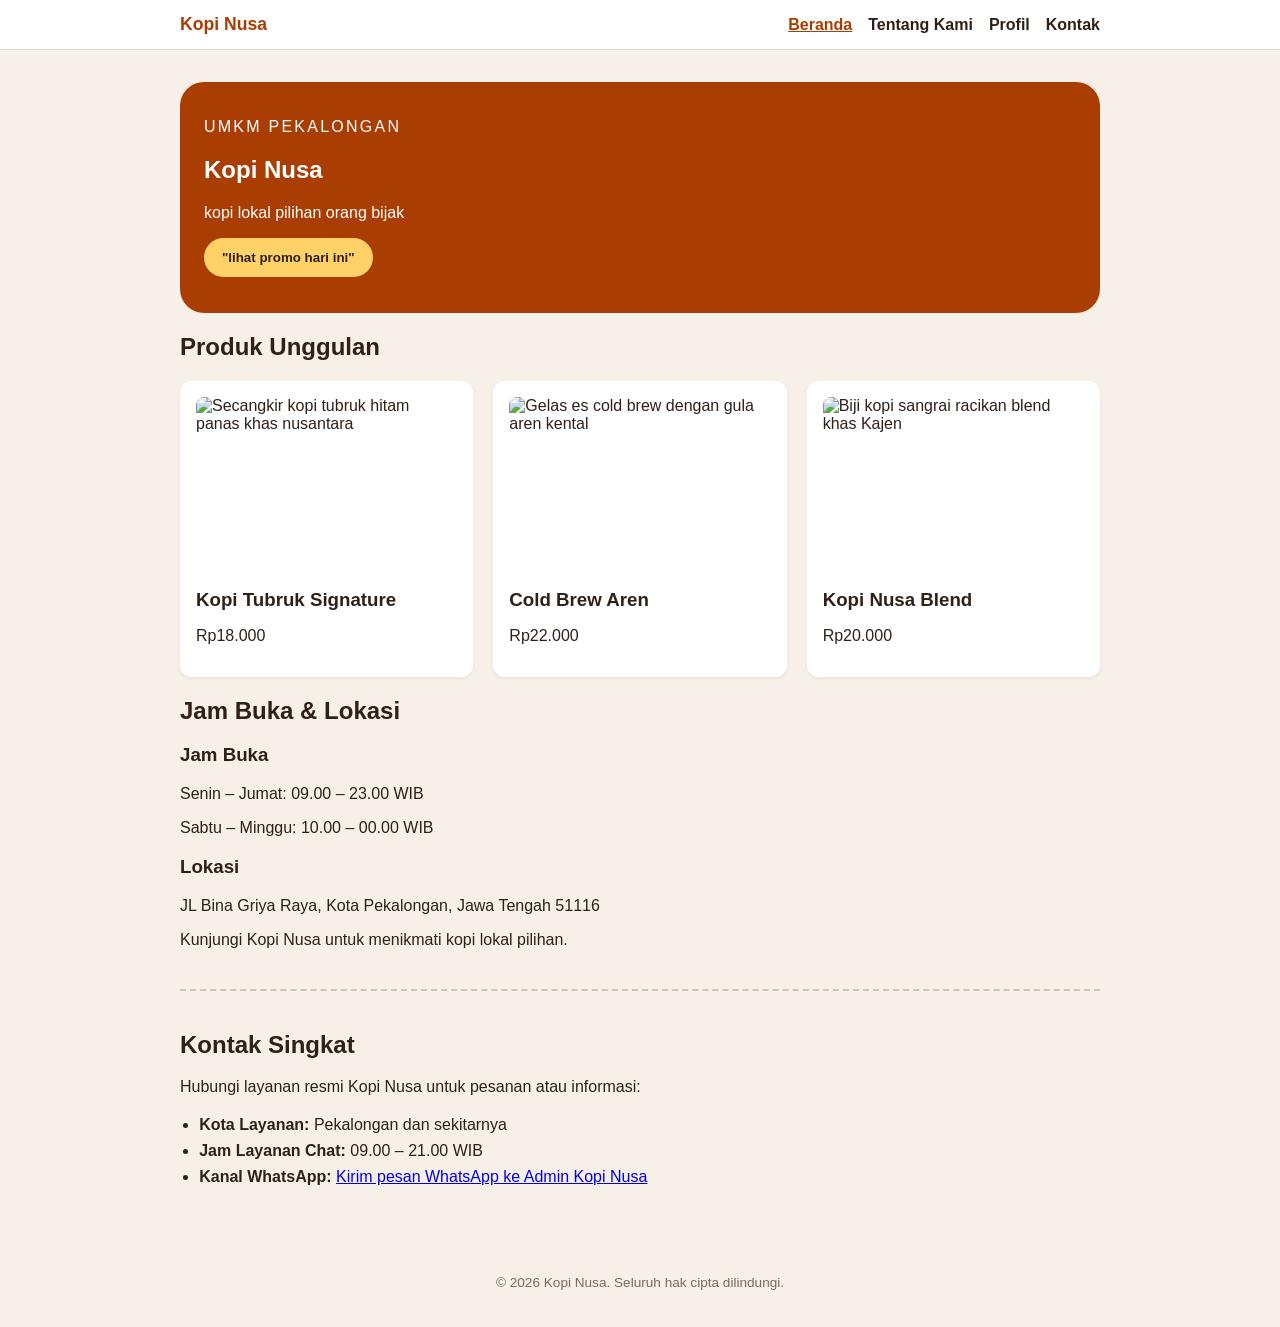
==== index.html @ 0ed2d82e "feat(p02): implementasi semantic html, navigasi dua halaman, dan kontak singkat" ====
<!DOCTYPE html>     
<html lang="id">
    <head>
        <meta charset="utf-8"/>
        <meta name="viewport" content="width=device-width, initial-scale=1"/>
        <title>Kopi Nusa - Beranda</title>
        <link rel="stylesheet" href="css/style.css"/>
    </head>

    <body>
        <header class="site-header">
            <div class="nav-container">
                <span class="logo">Kopi Nusa</span>
                <nav aria-label="Navigasi Utama">
                    <ul class="nav-links">
                        <li><a href="index.html" class="nav-link active">Beranda</a></li>
                        <li><a href="tentang.html" class="nav-link">Tentang Kami</a></li>
                        <li><a href="#profil" class="nav-link">Profil</a></li>
                        <li><a href="#kontak" class="nav-link">Kontak</a></li>
                    </ul>
                </nav>
            </div>
        </header>

        <main class="page">
            <section id="profil" class="hero">
                <p class="eyebrow">UMKM Pekalongan</p>
                <h1>Kopi Nusa</h1>
                <p>kopi lokal pilihan orang bijak</p>
                <button id="promo-button" type="button">"lihat promo hari ini"</button>
            </section>

            <section aria-labelledby="produk-title">
                <h2 id="produk-title">Produk Unggulan</h2>
                <div class="products-grid">
                    <article class="product-card">
                        <img src="https://i.imgur.com/GQK8hvw.jpeg" alt="Secangkir kopi tubruk hitam panas khas nusantara" class="product-img"/>
                        <h3>Kopi Tubruk Signature</h3>
                        <p>Rp18.000</p>
                    </article>

                    <article class="product-card">
                        <img src="https://i.imgur.com/hnMQEDv.jpeg" alt="Gelas es cold brew dengan gula aren kental" class="product-img"/>
                        <h3>Cold Brew Aren</h3>
                        <p>Rp22.000</p>
                    </article>

                    <article class="product-card">
                        <img src="https://i.imgur.com/OFP9lfJ.jpeg" alt="Biji kopi sangrai racikan blend khas Kajen" class="product-img"/>
                        <h3>Kopi Nusa Blend</h3>
                        <p>Rp20.000</p>
                    </article>
                </div>
            </section>

            <section aria-labelledby="info-title">
                <h2 id="info-title">Jam Buka &amp; Lokasi</h2>

                <h3>Jam Buka</h3>
                <p>Senin – Jumat: 09.00 – 23.00 WIB</p>
                <p>Sabtu – Minggu: 10.00 – 00.00 WIB</p>

                <h3>Lokasi</h3>
                <p>JL Bina Griya Raya, Kota Pekalongan, Jawa Tengah 51116</p>
                <p>Kunjungi Kopi Nusa untuk menikmati kopi lokal pilihan.</p>
            </section>

            <section id="kontak" class="contact-section" aria-labelledby="kontak-title">
                <h2 id="kontak-title">Kontak Singkat</h2>
                <p>Hubungi layanan resmi Kopi Nusa untuk pesanan atau informasi:</p>
                <ul class="contact-list">
                    <li><strong>Kota Layanan:</strong> Pekalongan dan sekitarnya</li>
                    <li><strong>Jam Layanan Chat:</strong> 09.00 – 21.00 WIB</li>
                    <li>
                        <strong>Kanal WhatsApp:</strong>
                        <a href="https://wa.me/6281809446101" target="_blank" rel="noopener">Kirim pesan WhatsApp ke Admin Kopi Nusa</a>
                    </li>
                </ul>
            </section>
        </main>

        <footer class="site-footer">
            <p>&copy; 2026 Kopi Nusa. Seluruh hak cipta dilindungi.</p>
        </footer>

        <script src="js/script.js"></script>
    </body>
</html>
---- css/style.css ----
body {
    margin: 0;
    color: #2f2118;
    background-color: #f6f0e8;
    font-family: Arial, sans-serif;
}

.site-header {
    background-color: #ffffff;
    border-bottom: 1px solid #e0d6cc;
    padding: 14px 20px;
}

.nav-container {
    max-width: 920px;
    margin: 0 auto;
    display: flex;
    justify-content: space-between;
    align-items: center;
}

.logo {
    font-weight: 700;
    font-size: 1.1rem;
    color: #aa3d02;
}

.nav-links {
    list-style: none;
    margin: 0;
    padding: 0;
    display: flex;
    gap: 16px;
}

.nav-link {
    text-decoration: none;
    color: #2f2118;
    font-weight: 600;
}

.nav-link.active {
    color: #aa3d02;
    text-decoration: underline;
}

a:focus-visible,
button:focus-visible {
    outline: 3px solid #aa3d02;
    outline-offset: 3px;
    border-radius: 4px;
}

.page {
    max-width: 920px;
    margin: 0 auto;
    padding: 32px 20px;
}

.hero {
    padding: 36px 24px;
    color: white;
    background: #aa3d02;
    border-radius: 24px;
}

.eyebrow {
    margin: 0 0 8px;
    letter-spacing: 0.14em;
    text-transform: uppercase;
}

.products-grid {
    display: flex;
    flex-wrap: wrap;
    gap: 20px;
    margin-top: 16px;
}

.product-card {
    background: #ffffff;
    border-radius: 12px;
    padding: 16px;
    flex: 1 1 240px;
    box-shadow: 0 2px 4px rgba(0,0,0,0.05);
}

.product-img {
    width: 100%;
    height: 180px;
    object-fit: cover;
    border-radius: 8px;
    display: block;
}

.product-card h3 {
    margin: 12px 0 4px;
}

.contact-section {
    margin-top: 40px;
    padding-top: 20px;
    border-top: 2px dashed #d1c3b7;
}

.contact-list {
    padding-left: 1.2rem;
    line-height: 1.6;
}

button {
    padding: 12px 18px;
    color: #2f2118;
    font-weight: 700;
    cursor: pointer;
    background: #ffd166;
    border: 0;
    border-radius: 999px;
}

.site-footer {
    text-align: center;
    padding: 24px 20px;
    font-size: 0.85rem;
    color: #7d6b5e;
}
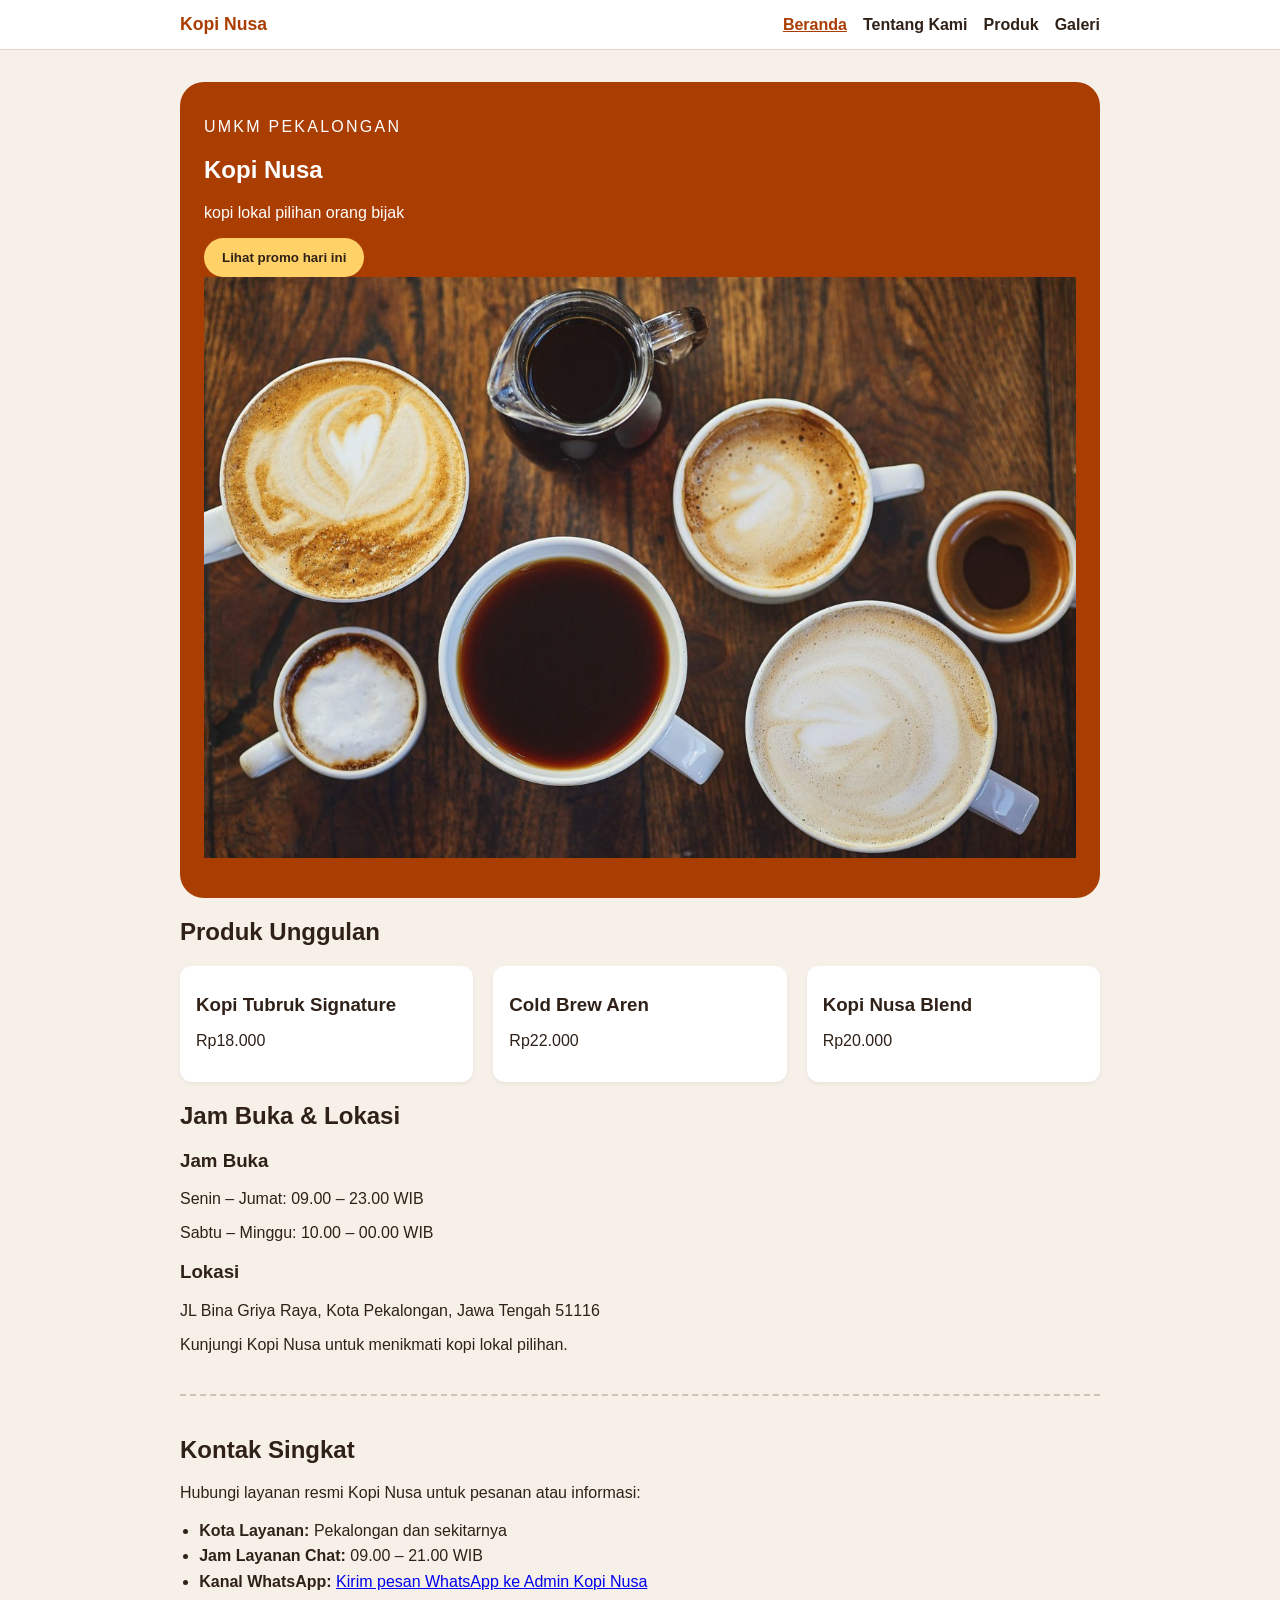
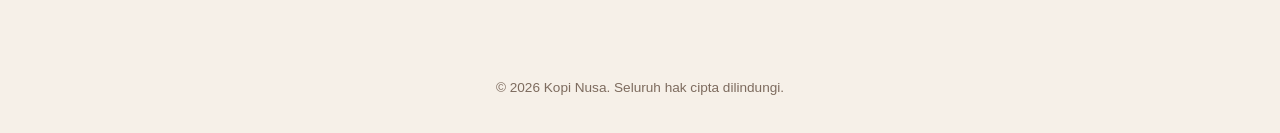
==== commit 1a440aa1: "Update P03 media tabel dan katalog" ====
--- a/index.html
+++ b/index.html
@@ -13,10 +13,10 @@
                 <span class="logo">Kopi Nusa</span>
                 <nav aria-label="Navigasi Utama">
                     <ul class="nav-links">
-                        <li><a href="index.html" class="nav-link active">Beranda</a></li>
+                        <li><a href="index.html" class="nav-link active" aria-current="page">Beranda</a></li>
                         <li><a href="tentang.html" class="nav-link">Tentang Kami</a></li>
-                        <li><a href="#profil" class="nav-link">Profil</a></li>
-                        <li><a href="#kontak" class="nav-link">Kontak</a></li>
+                        <li><a href="produk.html" class="nav-link">Produk</a></li>
+                        <li><a href="galeri.html" class="nav-link">Galeri</a></li>
                     </ul>
                 </nav>
             </div>
@@ -27,26 +27,28 @@
                 <p class="eyebrow">UMKM Pekalongan</p>
                 <h1>Kopi Nusa</h1>
                 <p>kopi lokal pilihan orang bijak</p>
-                <button id="promo-button" type="button">"lihat promo hari ini"</button>
+                <button id="promo-button" type="button">Lihat promo hari ini</button>
+                <img 
+                    src="assets/images/herokopi.jpg" 
+                    alt="Tiga kemasan produk kopi di atas meja kayu dengan biji kopi dan gula aren" 
+                    class="hero-img"
+                />
             </section>
 
             <section aria-labelledby="produk-title">
                 <h2 id="produk-title">Produk Unggulan</h2>
                 <div class="products-grid">
                     <article class="product-card">
-                        <img src="https://i.imgur.com/GQK8hvw.jpeg" alt="Secangkir kopi tubruk hitam panas khas nusantara" class="product-img"/>
                         <h3>Kopi Tubruk Signature</h3>
                         <p>Rp18.000</p>
                     </article>
 
                     <article class="product-card">
-                        <img src="https://i.imgur.com/hnMQEDv.jpeg" alt="Gelas es cold brew dengan gula aren kental" class="product-img"/>
                         <h3>Cold Brew Aren</h3>
                         <p>Rp22.000</p>
                     </article>
 
                     <article class="product-card">
-                        <img src="https://i.imgur.com/OFP9lfJ.jpeg" alt="Biji kopi sangrai racikan blend khas Kajen" class="product-img"/>
                         <h3>Kopi Nusa Blend</h3>
                         <p>Rp20.000</p>
                     </article>
@@ -72,8 +74,8 @@
                     <li><strong>Kota Layanan:</strong> Pekalongan dan sekitarnya</li>
                     <li><strong>Jam Layanan Chat:</strong> 09.00 – 21.00 WIB</li>
                     <li>
-                        <strong>Kanal WhatsApp:</strong>
-                        <a href="https://wa.me/6281809446101" target="_blank" rel="noopener">Kirim pesan WhatsApp ke Admin Kopi Nusa</a>
+                        <strong>Kanal WhatsApp:</strong> 
+                        <a href="https://wa.me/6281234567890" target="_blank" rel="noopener">Kirim pesan WhatsApp ke Admin Kopi Nusa</a>
                     </li>
                 </ul>
             </section>
--- a/css/style.css
+++ b/css/style.css
@@ -123,4 +123,42 @@
     padding: 24px 20px;
     font-size: 0.85rem;
     color: #7d6b5e;
+}
+
+img {
+    max-width: 100%;
+    height: auto;
+}
+
+figure {
+    margin: 0 0 24px;
+}
+
+figcaption {
+    margin-top: 8px;
+    color: #6b5b52;
+    font-size: 0.9rem;
+}
+
+table {
+    width: 100%;
+    border-collapse: collapse;
+    margin-top: 12px;
+}
+
+caption {
+    margin-bottom: 8px;
+    font-weight: 700;
+    text-align: left;
+}
+
+th,
+td {
+    padding: 10px;
+    text-align: left;
+    border: 1px solid #dccbbc;
+}
+
+th {
+    background-color: #f1e7dd;
 }
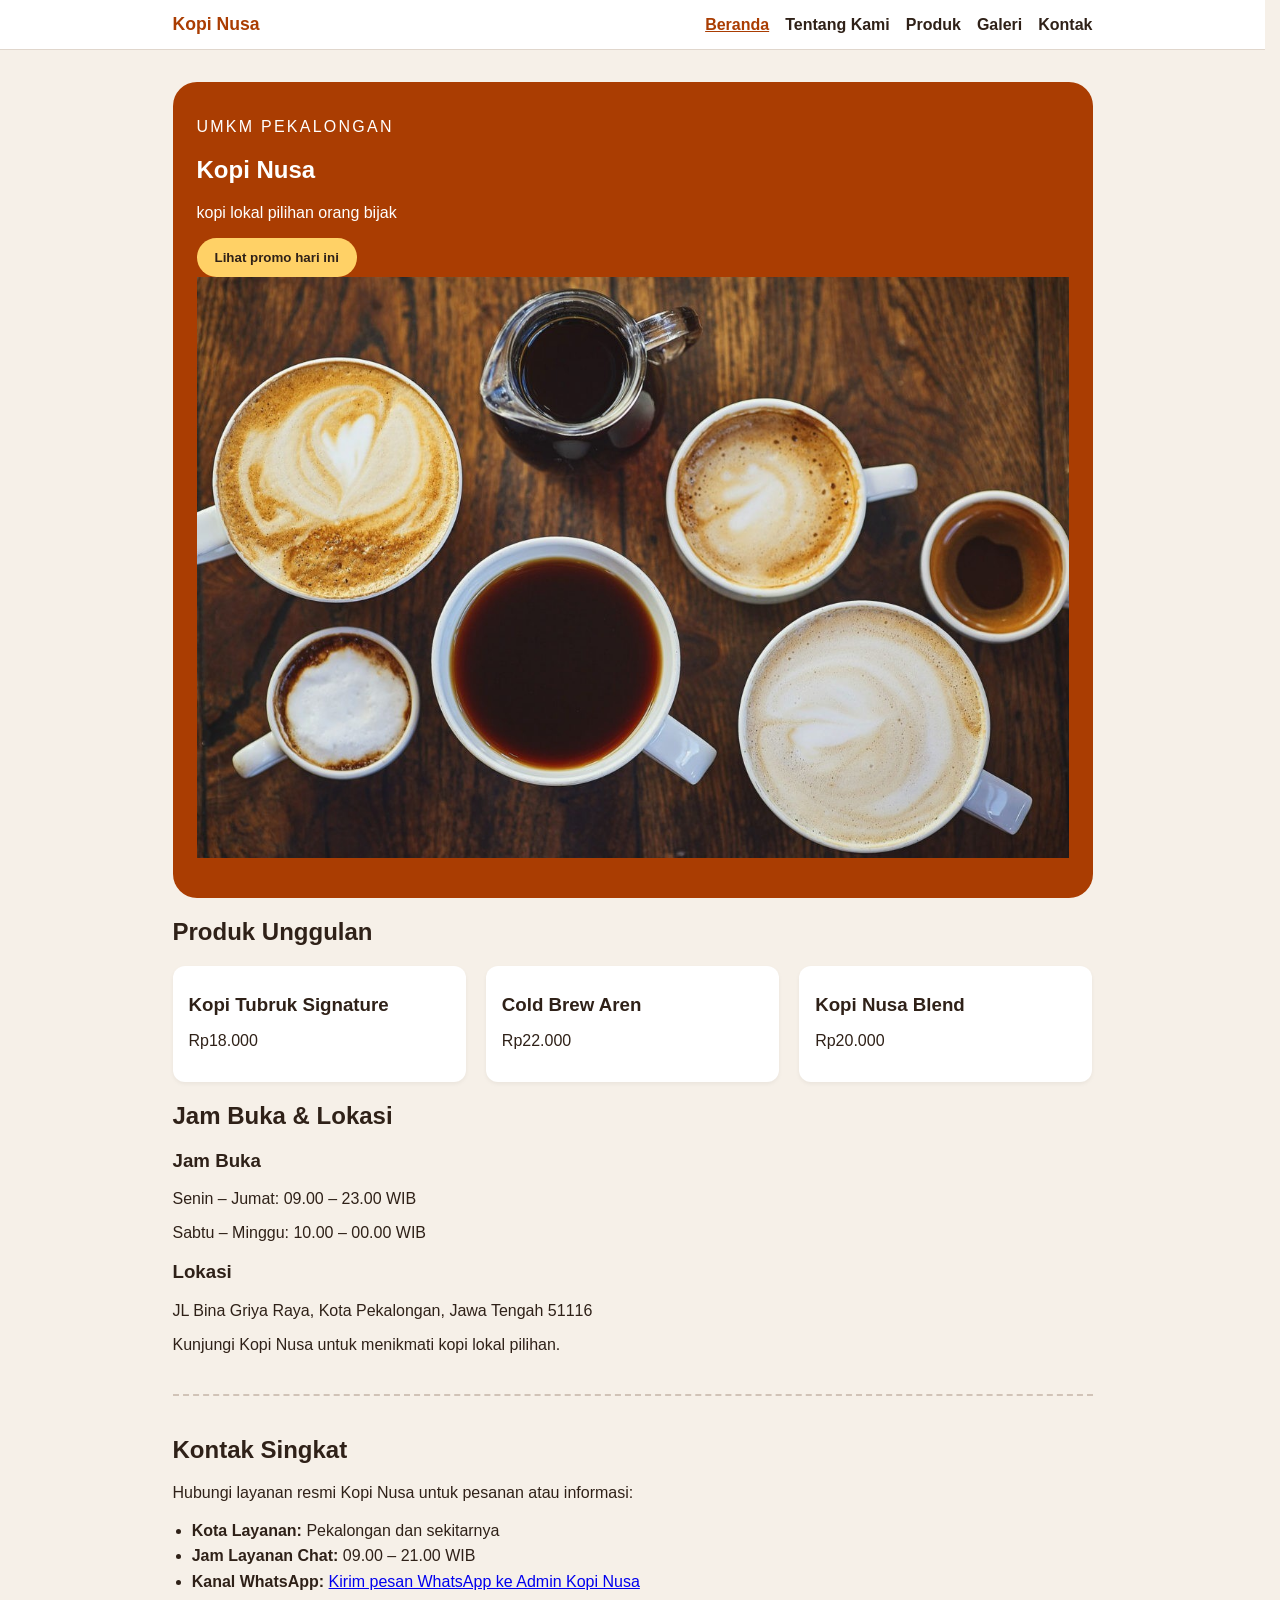
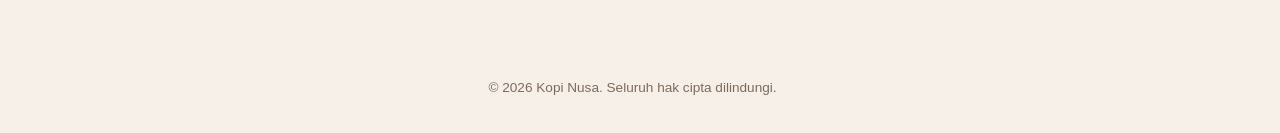
==== commit 839ae268: "feat: tambah form kontak aksesibel dan tugas mandiri p04" ====
--- a/index.html
+++ b/index.html
@@ -17,6 +17,7 @@
                         <li><a href="tentang.html" class="nav-link">Tentang Kami</a></li>
                         <li><a href="produk.html" class="nav-link">Produk</a></li>
                         <li><a href="galeri.html" class="nav-link">Galeri</a></li>
+                        <li><a href="kontak.html" class="nav-link">Kontak</a></li>
                     </ul>
                 </nav>
             </div>
--- a/css/style.css
+++ b/css/style.css
@@ -42,6 +42,10 @@
 .nav-link.active {
     color: #aa3d02;
     text-decoration: underline;
+}
+
+html {
+    scrollbar-gutter: stable;
 }
 
 a:focus-visible,
@@ -161,4 +165,78 @@
 
 th {
     background-color: #f1e7dd;
-}+}
+
+.field { 
+    margin-bottom: 16px; 
+}
+
+.field label { 
+    display: block; 
+    margin-bottom: 6px; 
+    font-weight: 600;
+}
+
+.field input[type="text"],
+.field input[type="email"],
+.field input[type="tel"],
+.field select,
+.field textarea {
+    width: 100%;
+    max-width: 480px;
+    padding: 10px;
+    border: 1px solid #dccbbc;
+    border-radius: 6px;
+    box-sizing: border-box;
+    font-family: inherit;
+}
+
+fieldset { 
+    margin: 0 0 16px; 
+    border: 1px solid #dccbbc;
+    border-radius: 6px;
+    padding: 12px 16px;
+    max-width: 480px;
+}
+
+fieldset legend {
+    font-weight: 600;
+    padding: 0 4px;
+}
+
+fieldset label {
+    display: block;
+    margin-bottom: 6px;
+    cursor: pointer;
+}
+
+#preview-form { 
+    padding: 16px; 
+    white-space: pre-wrap; 
+    background: #ffffff; 
+    border: 1px solid #dccbbc; 
+    border-radius: 8px;
+    font-family: monospace;
+    font-size: 0.95rem;
+    line-height: 1.6;
+}
+
+.gallery-list {
+    display: flex;
+    flex-wrap: wrap;
+    gap: 20px;
+    margin-top: 16px;
+}
+
+/* Ukuran kartu media */
+.media-card {
+    background: #ffffff;
+    border-radius: 12px;
+    padding: 16px;
+    box-shadow: 0 2px 4px rgba(0, 0, 0, 0.05);
+    margin: 0;
+    flex: 1 1 280px; /* Lebar minimum kartu agar seragam */
+    display: flex;
+    flex-direction: column;
+}
+
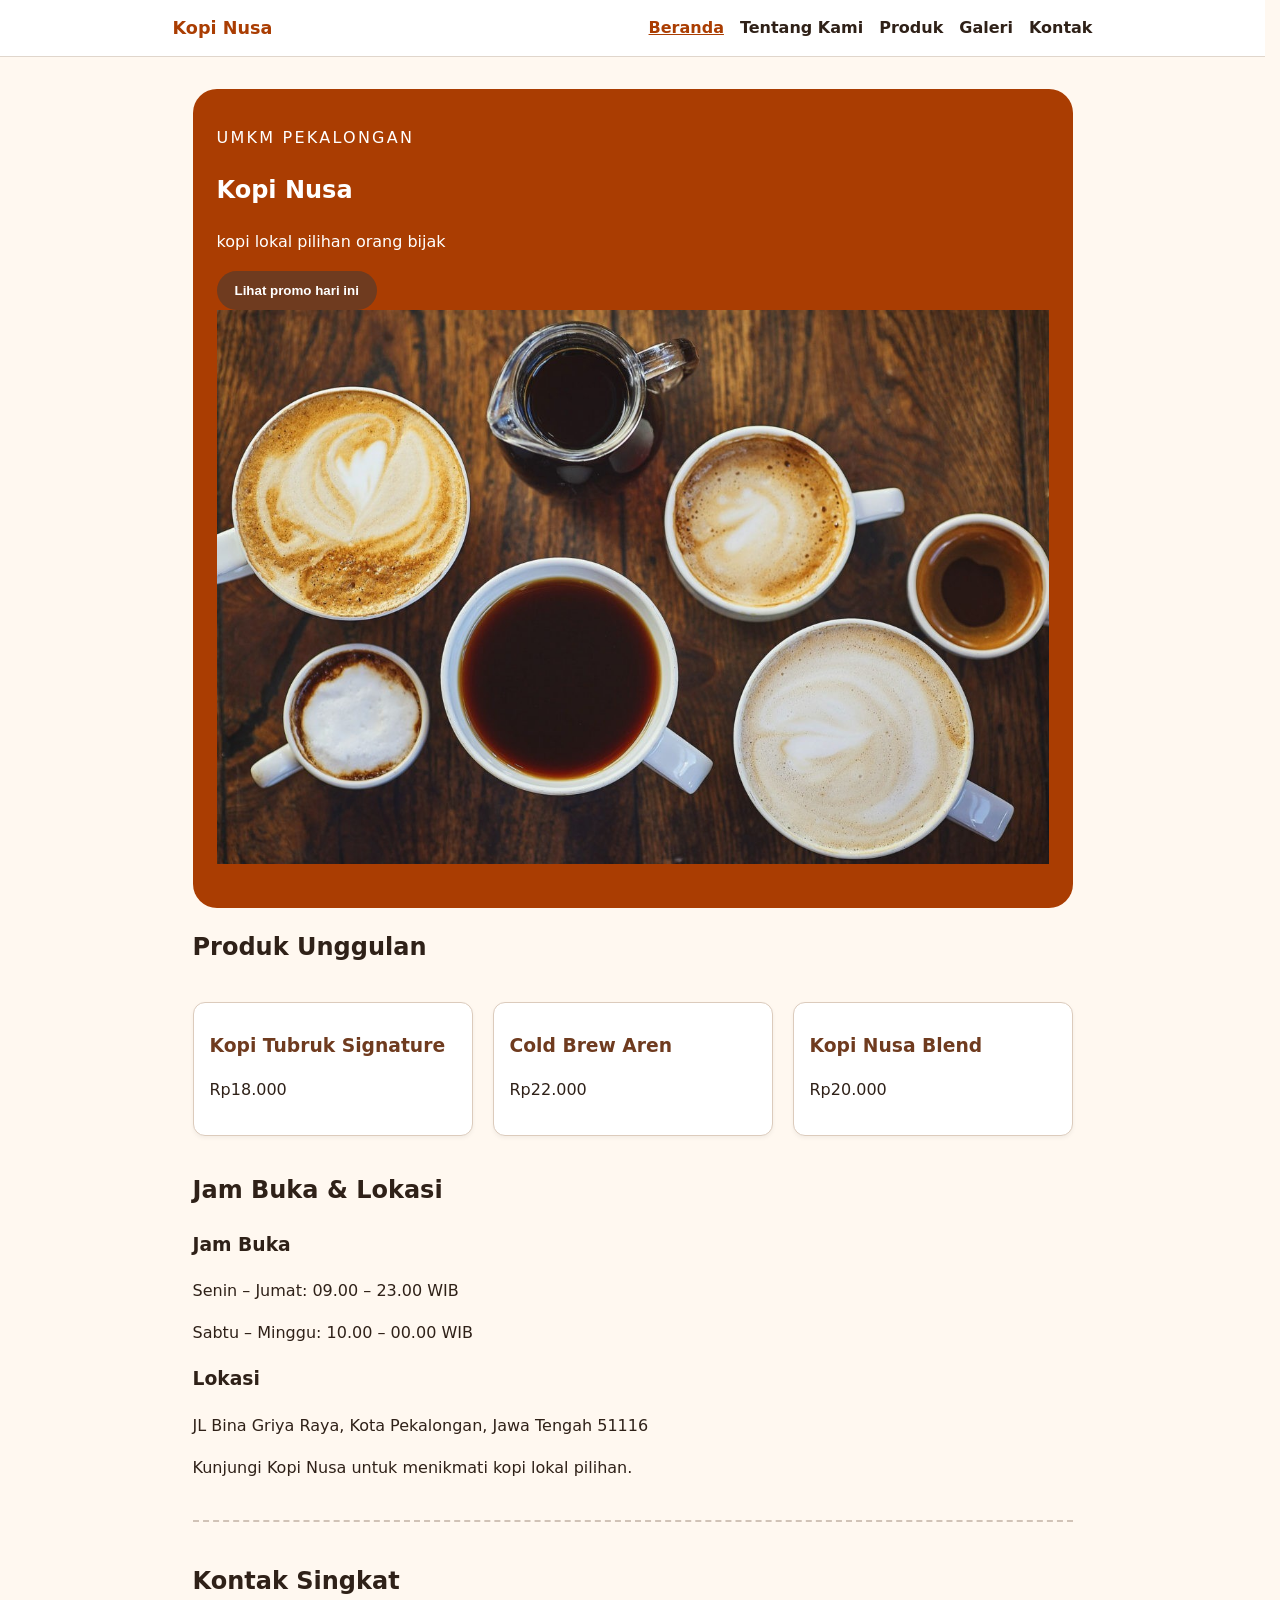
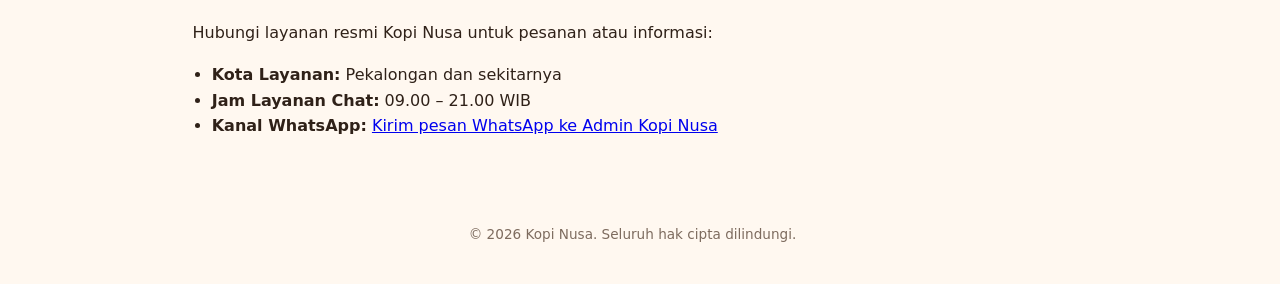
==== commit 5b933105: "Selesai pengerjaan P05 dan perbaikan CSS" ====
--- a/index.html
+++ b/index.html
@@ -76,7 +76,7 @@
                     <li><strong>Jam Layanan Chat:</strong> 09.00 – 21.00 WIB</li>
                     <li>
                         <strong>Kanal WhatsApp:</strong> 
-                        <a href="https://wa.me/6281234567890" target="_blank" rel="noopener">Kirim pesan WhatsApp ke Admin Kopi Nusa</a>
+                        <a href="https://wa.me/6281809446101" target="_blank" rel="noopener">Kirim pesan WhatsApp ke Admin Kopi Nusa</a>
                     </li>
                 </ul>
             </section>
--- a/css/style.css
+++ b/css/style.css
@@ -1,14 +1,118 @@
+:root {
+  --color-primary: #6f3b1f;
+  --color-primary-strong: #4b2715;
+  --color-text: #2f2118;
+  --color-muted: #6b5b52;
+  --color-surface: #ffffff;
+  --color-surface-soft: #fff8f0;
+  --color-border: #dccbbc;
+  --color-focus: #1d4ed8;
+
+  --space-1: 0.5rem;
+  --space-2: 0.75rem;
+  --space-3: 1rem;
+  --space-4: 1.5rem;
+  --space-5: 2rem;
+
+  --radius-sm: 0.5rem;
+  --radius-md: 0.875rem;
+
+  --shadow-card: 0 0.5rem 1.5rem rgb(47 33 24 / 0.1);
+}
+
+*,
+*::before,
+*::after {
+  box-sizing: border-box;
+}
+
+html { color-scheme: light; }
+
 body {
-    margin: 0;
-    color: #2f2118;
-    background-color: #f6f0e8;
-    font-family: Arial, sans-serif;
+  margin: 0;
+  color: var(--color-text);
+  background: var(--color-surface-soft);
+  font-family: system-ui, -apple-system, BlinkMacSystemFont, "Segoe UI", sans-serif;
+  font-size: 1rem;
+  line-height: 1.6;
 }
 
 .site-header {
     background-color: #ffffff;
     border-bottom: 1px solid #e0d6cc;
     padding: 14px 20px;
+}
+
+.button,
+button {
+  font-weight: 700;
+  text-decoration: none;
+  cursor: pointer;
+  background: var(--color-primary);
+  border: 0;
+  border-radius: var(--radius-sm);
+}
+
+.button:hover,
+button:hover {
+  color: var(--color-text);
+  background: #fef3c7;
+}
+
+.hero button {
+  color: var(--color-surface);
+  background: var(--color-primary);
+}
+
+.hero button:hover {
+  color: var(--color-text);
+  background: #fde68a;
+}
+
+.product-card,
+.media-card,
+table,
+form {
+  margin-block: var(--space-3);
+  padding: var(--space-3);
+  background: var(--color-surface);
+  border: 1px solid var(--color-border);
+  border-radius: var(--radius-md);
+  box-shadow: var(--shadow-card);
+}
+
+figure { margin-inline: 0; }
+figcaption, caption { color: var(--color-muted); }
+table { width: 100%; border-collapse: collapse; border-radius: 0; }
+caption { margin-bottom: var(--space-2); font-weight: 700; text-align: left; }
+th, td { padding: var(--space-2); text-align: left; border: 1px solid var(--color-border); }
+th { background: var(--color-surface-soft); }
+
+.field { margin-bottom: var(--space-3); }
+.field label, legend { display: block; margin-bottom: var(--space-1); font-weight: 600; }
+.field input, .field select, .field textarea {
+  width: 100%;
+  padding: var(--space-2);
+  color: inherit;
+  font: inherit;
+  background: var(--color-surface);
+  border: 1px solid var(--color-border);
+  border-radius: var(--radius-sm);
+}
+input[type="radio"], input[type="checkbox"] { width: auto; }
+fieldset {
+  margin: 0 0 var(--space-3);
+  padding: var(--space-3);
+  border: 1px solid var(--color-border);
+  border-radius: var(--radius-sm);
+}
+audio { max-width: 100%; }
+#preview-form {
+  padding: var(--space-3);
+  white-space: pre-wrap;
+  background: var(--color-surface);
+  border: 1px solid var(--color-border);
+  border-radius: var(--radius-sm);
 }
 
 .nav-container {
@@ -228,15 +332,31 @@
     margin-top: 16px;
 }
 
-/* Ukuran kartu media */
 .media-card {
     background: #ffffff;
     border-radius: 12px;
     padding: 16px;
     box-shadow: 0 2px 4px rgba(0, 0, 0, 0.05);
     margin: 0;
-    flex: 1 1 280px; /* Lebar minimum kartu agar seragam */
+    flex: 1 1 280px;
     display: flex;
     flex-direction: column;
 }
 
+.status-message {
+  padding: var(--space-3);
+  border-radius: var(--radius-sm);
+  margin-bottom: var(--space-3);
+  font-weight: 600;
+}
+.status-message.status-success {
+  background-color: #f0fdf4;
+  color: #15803d;
+  border: 1px solid #15803d;
+}
+.status-message.status-success::before {
+  content: "[BERHASIL] ✓ ";
+}
+
+.product-card h3 { color: var(--color-text); }
+.products-grid .product-card h3 { color: var(--color-primary); }
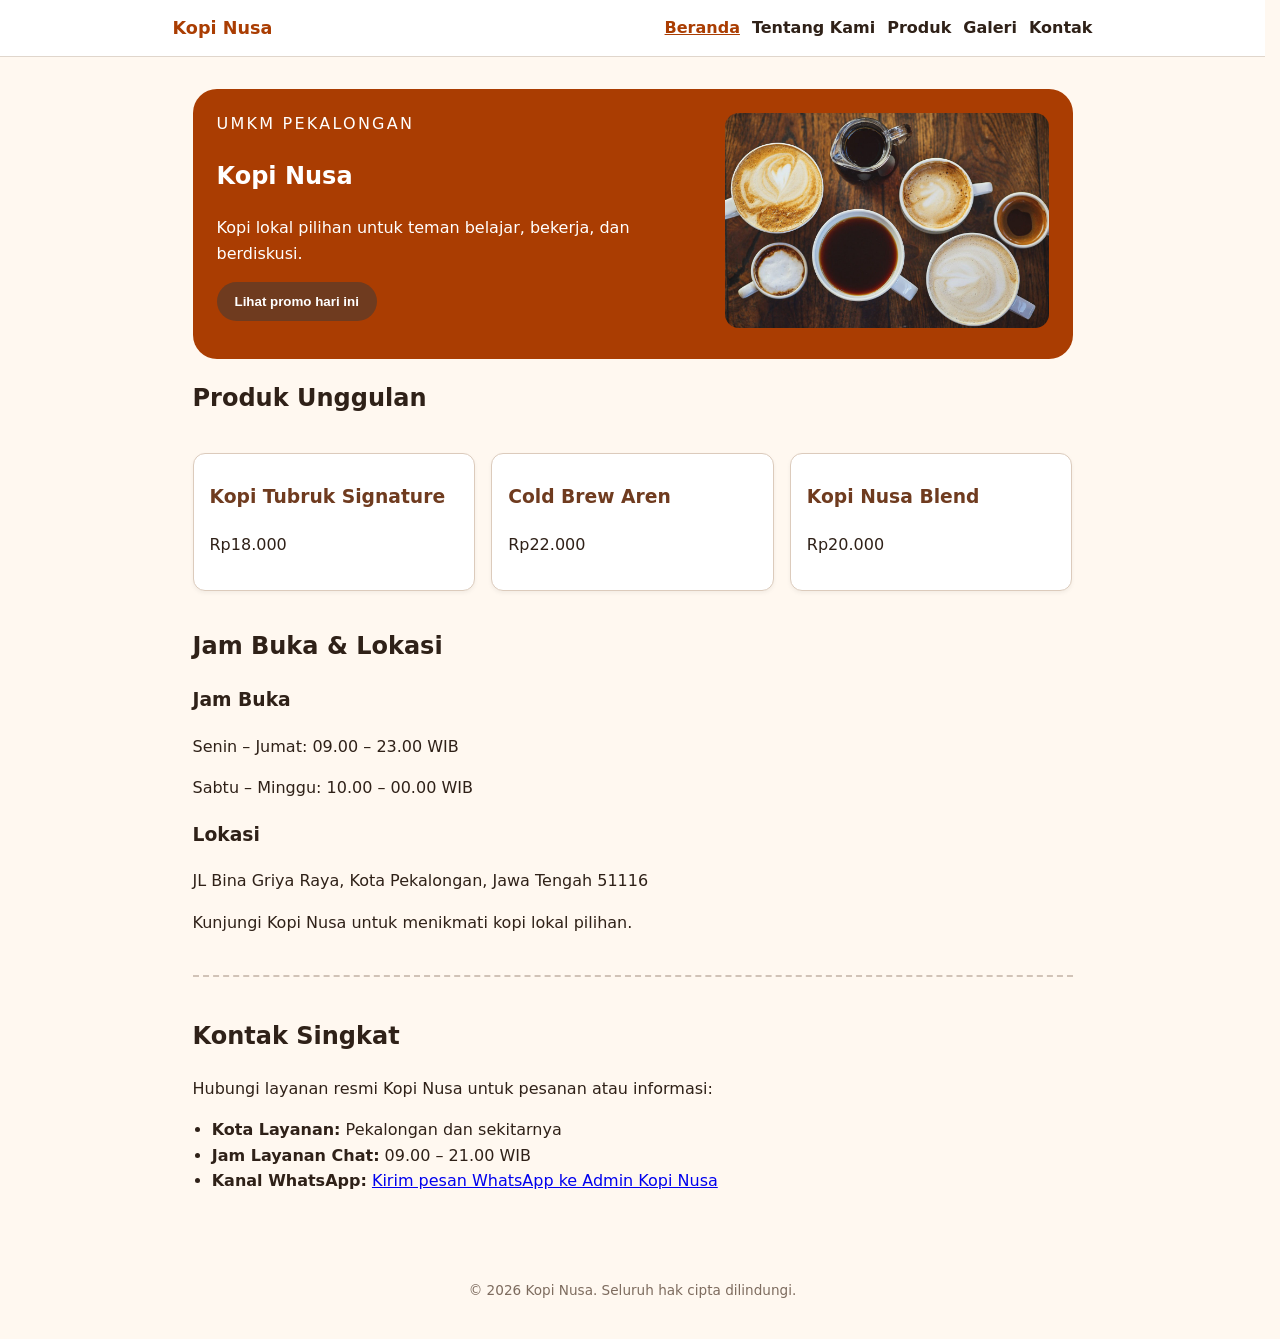
==== commit 07860afd: "feat: bangun layout flexbox dan grid" ====
--- a/index.html
+++ b/index.html
@@ -24,16 +24,19 @@
         </header>
 
         <main class="page">
-            <section id="profil" class="hero">
-                <p class="eyebrow">UMKM Pekalongan</p>
-                <h1>Kopi Nusa</h1>
-                <p>kopi lokal pilihan orang bijak</p>
-                <button id="promo-button" type="button">Lihat promo hari ini</button>
-                <img 
-                    src="assets/images/herokopi.jpg" 
-                    alt="Tiga kemasan produk kopi di atas meja kayu dengan biji kopi dan gula aren" 
-                    class="hero-img"
-                />
+            <section class="hero" aria-labelledby="hero-title">
+                <div class="hero-content">
+                    <p class="eyebrow">UMKM Pekalongan</p>
+                    <h1 id="hero-title">Kopi Nusa</h1>
+                    <p>Kopi lokal pilihan untuk teman belajar, bekerja, dan berdiskusi.</p>
+                    
+                    <button id="promoButton" type="button">Lihat promo hari ini</button>
+                    
+                    <p id="promoMessage" class="promo-message" style="margin-top: 0.75rem; font-weight: 600;"></p>
+                </div>
+                <div class="hero-image">
+                    <img src="assets/images/herokopi.jpg" alt="Etalase Kopi Nusa" />
+                </div>
             </section>
 
             <section aria-labelledby="produk-title">
--- a/css/style.css
+++ b/css/style.css
@@ -359,4 +359,83 @@
 }
 
 .product-card h3 { color: var(--color-text); }
-.products-grid .product-card h3 { color: var(--color-primary); }+.products-grid .product-card h3 { color: var(--color-primary); }
+.nav-container {
+    display: flex;
+    gap: var(--space-3, 1rem);
+    align-items: center;
+    justify-content: space-between;
+}
+
+.logo {
+    margin-bottom: 0;
+}
+
+.nav-links {
+    display: flex;
+    gap: var(--space-2, 0.75rem);
+    flex-wrap: wrap;
+    list-style: none;
+    margin: 0;
+    padding: 0;
+}
+
+.nav-links li {
+    margin: 0;
+}
+
+.product-card {
+    display: flex;
+    flex-direction: column;
+}
+
+.product-badge {
+    align-self: flex-start;
+    padding: 0.25rem var(--space-2, 0.5rem);
+    color: var(--color-primary-strong, #78350f);
+    font-size: 0.875rem;
+    font-weight: 800;
+    background: #fef3c7;
+    border-radius: 999px;
+}
+
+.card-actions {
+    display: flex;
+    gap: var(--space-2, 0.5rem);
+    align-items: center;
+    flex-wrap: wrap;
+    margin-top: auto; 
+}
+
+.hero {
+    display: grid;
+    grid-template-columns: 1.2fr 0.8fr;
+    gap: var(--space-4, 1.5rem);
+    align-items: center;
+}
+
+.hero {
+    padding: 22px 24px; 
+    color: white;
+    background: #aa3d02; 
+    border-radius: 24px;
+}
+
+.hero-image img {
+    width: 100%;
+    border-radius: var(--radius-md, 8px);
+    object-fit: cover;
+}
+
+.product-grid,
+.products-grid {
+    display: grid;
+    grid-template-columns: repeat(3, minmax(0, 1fr));
+    gap: var(--space-3, 1rem);
+}
+
+.gallery-grid {
+    display: grid;
+    grid-template-columns: repeat(2, minmax(0, 1fr));
+    gap: var(--space-3, 1rem);
+}
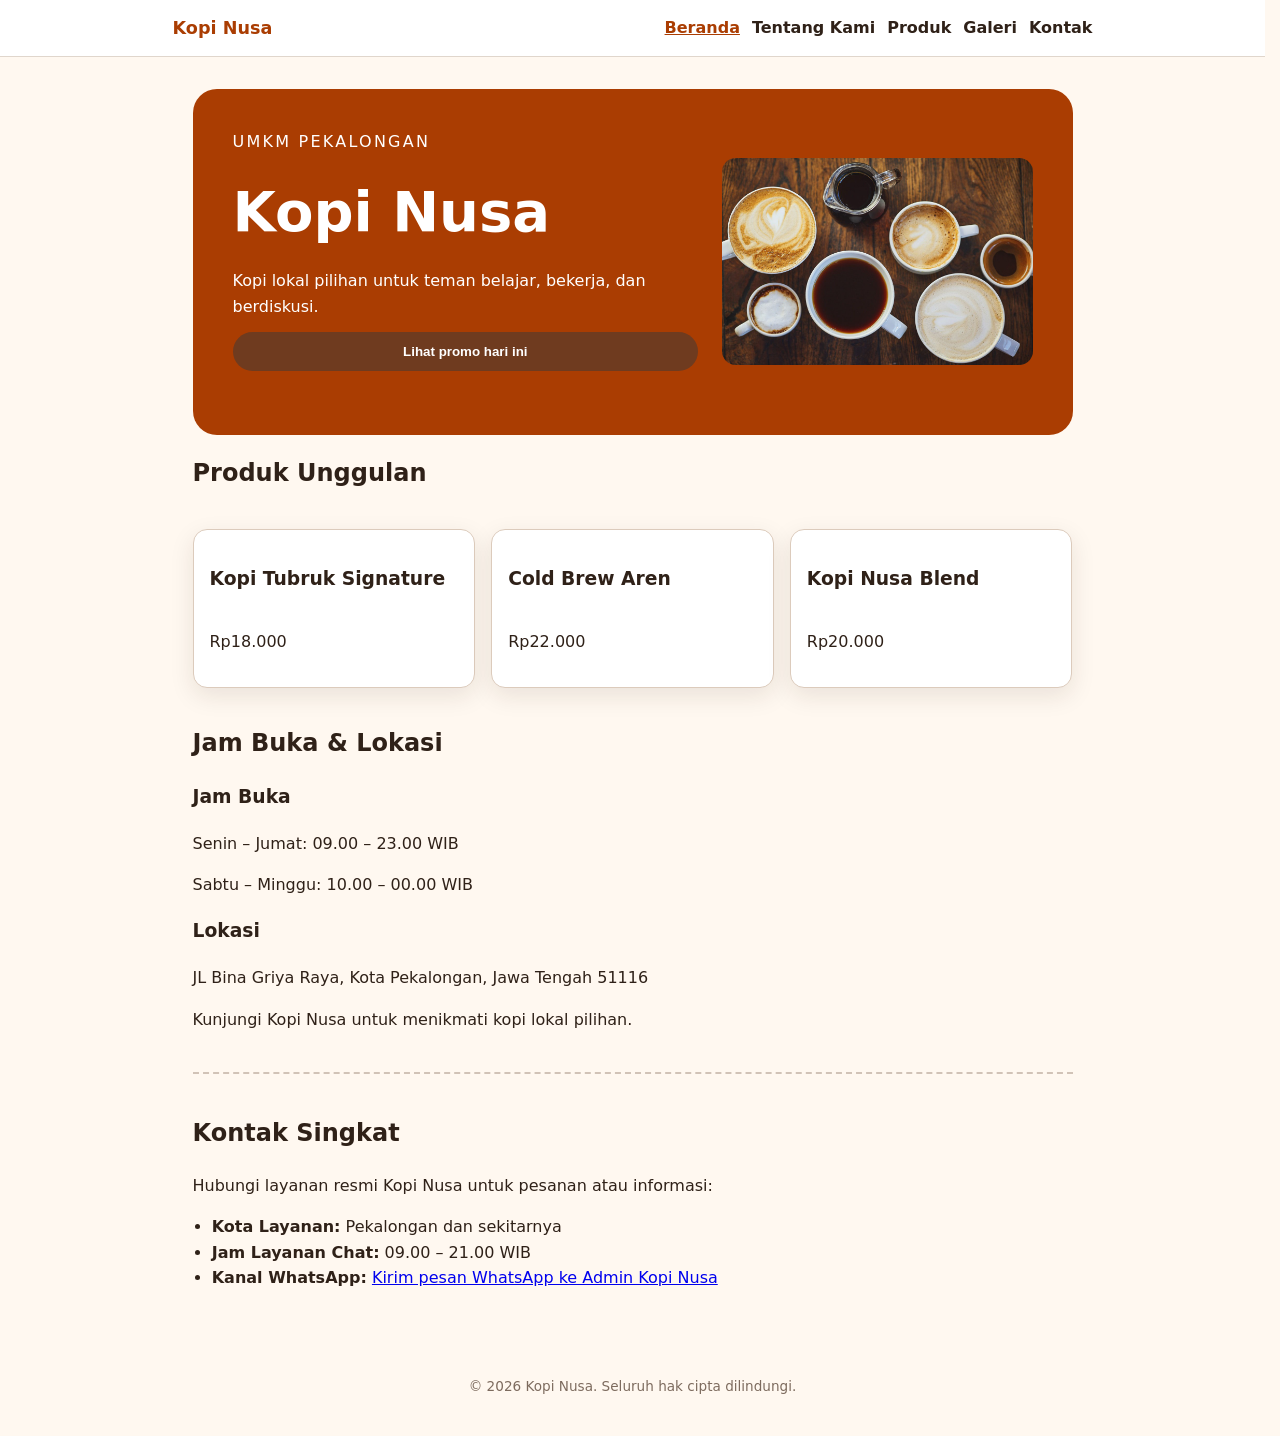
==== commit 6c45fe26: "feat: selesaikan tugas mandiri P07 mobile-first" ====
--- a/index.html
+++ b/index.html
@@ -35,7 +35,7 @@
                     <p id="promoMessage" class="promo-message" style="margin-top: 0.75rem; font-weight: 600;"></p>
                 </div>
                 <div class="hero-image">
-                    <img src="assets/images/herokopi.jpg" alt="Etalase Kopi Nusa" />
+                    <img class="hero-image" src="assets/images/herokopi.jpg" width="640" height="360" alt="Etalase Kopi Nusa" />
                 </div>
             </section>
 
--- a/css/style.css
+++ b/css/style.css
@@ -6,7 +6,7 @@
   --color-surface: #ffffff;
   --color-surface-soft: #fff8f0;
   --color-border: #dccbbc;
-  --color-focus: #1d4ed8;
+  --color-focus: #aa3d02;
 
   --space-1: 0.5rem;
   --space-2: 0.75rem;
@@ -26,7 +26,11 @@
   box-sizing: border-box;
 }
 
-html { color-scheme: light; }
+html {
+  color-scheme: light;
+  overflow-y: scroll; 
+  scrollbar-gutter: stable;
+}
 
 body {
   margin: 0;
@@ -38,41 +42,112 @@
 }
 
 .site-header {
-    background-color: #ffffff;
-    border-bottom: 1px solid #e0d6cc;
-    padding: 14px 20px;
-}
-
-.button,
-button {
+  background-color: #ffffff;
+  border-bottom: 1px solid #e0d6cc;
+  padding: 14px 20px;
+}
+
+.nav-container {
+  max-width: 920px;
+  margin: 0 auto;
+  display: flex;
+  flex-direction: column;
+  gap: var(--space-3);
+  align-items: flex-start;
+}
+
+.logo {
   font-weight: 700;
+  font-size: 1.1rem;
+  color: #aa3d02;
+  margin-bottom: 0;
+}
+
+.nav-links {
+  list-style: none;
+  margin: 0;
+  padding: 0;
+  display: flex;
+  flex-direction: column;
+  gap: var(--space-2);
+}
+
+.nav-link {
   text-decoration: none;
-  cursor: pointer;
-  background: var(--color-primary);
-  border: 0;
-  border-radius: var(--radius-sm);
-}
-
-.button:hover,
-button:hover {
-  color: var(--color-text);
-  background: #fef3c7;
-}
-
-.hero button {
-  color: var(--color-surface);
-  background: var(--color-primary);
-}
-
-.hero button:hover {
-  color: var(--color-text);
-  background: #fde68a;
+  color: #2f2118;
+  font-weight: 600;
+}
+
+.nav-link.active {
+  color: #aa3d02;
+  text-decoration: underline;
+}
+
+a:focus-visible,
+button:focus-visible,
+.table-scroll:focus-visible {
+  outline: 3px solid #aa3d02;
+  outline-offset: 3px;
+  border-radius: 4px;
+}
+
+.page {
+  max-width: 920px;
+  margin: 0 auto;
+  padding: 32px 20px;
+}
+
+.hero {
+  display: grid;
+  grid-template-columns: 1fr;
+  gap: var(--space-4);
+  padding: clamp(1.5rem, 4vw, 2.5rem);
+  color: white;
+  background: #aa3d02;
+  border-radius: 24px;
+}
+
+.hero-content {
+  display: flex;
+  flex-direction: column;
+  gap: 12px;
+}
+
+.hero-content h1,
+.hero-content p {
+  margin: 0;
+}
+
+#hero-title {
+  font-size: clamp(2rem, 1.25rem + 3vw, 3.5rem);
+}
+
+.eyebrow {
+  margin: 0;
+  letter-spacing: 0.14em;
+  text-transform: uppercase;
+}
+
+.hero-image img {
+  width: 100%;
+  border-radius: var(--radius-md);
+  object-fit: cover;
+}
+
+.product-grid,
+.products-grid,
+.gallery-grid {
+  display: grid;
+  grid-template-columns: 1fr;
+  gap: var(--space-3);
+  margin-top: 16px;
 }
 
 .product-card,
 .media-card,
 table,
 form {
+    max-width: 500px;
   margin-block: var(--space-3);
   padding: var(--space-3);
   background: var(--color-surface);
@@ -81,361 +156,157 @@
   box-shadow: var(--shadow-card);
 }
 
-figure { margin-inline: 0; }
-figcaption, caption { color: var(--color-muted); }
-table { width: 100%; border-collapse: collapse; border-radius: 0; }
-caption { margin-bottom: var(--space-2); font-weight: 700; text-align: left; }
-th, td { padding: var(--space-2); text-align: left; border: 1px solid var(--color-border); }
-th { background: var(--color-surface-soft); }
-
-.field { margin-bottom: var(--space-3); }
-.field label, legend { display: block; margin-bottom: var(--space-1); font-weight: 600; }
-.field input, .field select, .field textarea {
+.media-card img {
+    max-width: 500px;
+    width: 100%;                          
+    height: auto;                         
+    border-radius: var(--radius-md, 8px); 
+    object-fit: cover;
+}
+
+.product-card {
+  display: flex;
+  flex-direction: column;
+}
+
+.product-badge {
+  align-self: flex-start;
+  padding: 0.25rem var(--space-2);
+  color: var(--color-primary-strong);
+  font-size: 0.875rem;
+  font-weight: 800;
+  background: #fef3c7;
+  border-radius: 999px;
+  margin-bottom: var(--space-1);
+}
+
+.card-actions {
+  display: flex;
+  gap: var(--space-2);
+  align-items: center;
+  flex-wrap: wrap;
+  margin-top: auto;
+}
+
+.table-scroll {
+  max-width: 100%;
+  overflow-x: auto;
+}
+
+.table-scroll table {
+  min-width: 40rem;
+}
+
+table {
   width: 100%;
-  padding: var(--space-2);
-  color: inherit;
-  font: inherit;
-  background: var(--color-surface);
-  border: 1px solid var(--color-border);
-  border-radius: var(--radius-sm);
-}
-input[type="radio"], input[type="checkbox"] { width: auto; }
-fieldset {
-  margin: 0 0 var(--space-3);
-  padding: var(--space-3);
-  border: 1px solid var(--color-border);
-  border-radius: var(--radius-sm);
-}
-audio { max-width: 100%; }
-#preview-form {
-  padding: var(--space-3);
-  white-space: pre-wrap;
-  background: var(--color-surface);
-  border: 1px solid var(--color-border);
-  border-radius: var(--radius-sm);
-}
-
-.nav-container {
-    max-width: 920px;
-    margin: 0 auto;
-    display: flex;
-    justify-content: space-between;
-    align-items: center;
-}
-
-.logo {
-    font-weight: 700;
-    font-size: 1.1rem;
-    color: #aa3d02;
-}
-
-.nav-links {
-    list-style: none;
-    margin: 0;
-    padding: 0;
-    display: flex;
-    gap: 16px;
-}
-
-.nav-link {
-    text-decoration: none;
-    color: #2f2118;
-    font-weight: 600;
-}
-
-.nav-link.active {
-    color: #aa3d02;
-    text-decoration: underline;
-}
-
-html {
-    scrollbar-gutter: stable;
-}
-
-a:focus-visible,
-button:focus-visible {
-    outline: 3px solid #aa3d02;
-    outline-offset: 3px;
-    border-radius: 4px;
-}
-
-.page {
-    max-width: 920px;
-    margin: 0 auto;
-    padding: 32px 20px;
-}
-
-.hero {
-    padding: 36px 24px;
-    color: white;
-    background: #aa3d02;
-    border-radius: 24px;
-}
-
-.eyebrow {
-    margin: 0 0 8px;
-    letter-spacing: 0.14em;
-    text-transform: uppercase;
-}
-
-.products-grid {
-    display: flex;
-    flex-wrap: wrap;
-    gap: 20px;
-    margin-top: 16px;
-}
-
-.product-card {
-    background: #ffffff;
-    border-radius: 12px;
-    padding: 16px;
-    flex: 1 1 240px;
-    box-shadow: 0 2px 4px rgba(0,0,0,0.05);
-}
-
-.product-img {
-    width: 100%;
-    height: 180px;
-    object-fit: cover;
-    border-radius: 8px;
-    display: block;
-}
-
-.product-card h3 {
-    margin: 12px 0 4px;
-}
-
-.contact-section {
-    margin-top: 40px;
-    padding-top: 20px;
-    border-top: 2px dashed #d1c3b7;
-}
-
-.contact-list {
-    padding-left: 1.2rem;
-    line-height: 1.6;
-}
-
-button {
-    padding: 12px 18px;
-    color: #2f2118;
-    font-weight: 700;
-    cursor: pointer;
-    background: #ffd166;
-    border: 0;
-    border-radius: 999px;
-}
-
-.site-footer {
-    text-align: center;
-    padding: 24px 20px;
-    font-size: 0.85rem;
-    color: #7d6b5e;
-}
-
-img {
-    max-width: 100%;
-    height: auto;
-}
-
-figure {
-    margin: 0 0 24px;
-}
-
-figcaption {
-    margin-top: 8px;
-    color: #6b5b52;
-    font-size: 0.9rem;
-}
-
-table {
-    width: 100%;
-    border-collapse: collapse;
-    margin-top: 12px;
+  border-collapse: collapse;
 }
 
 caption {
-    margin-bottom: 8px;
-    font-weight: 700;
-    text-align: left;
+  margin-bottom: var(--space-2);
+  font-weight: 700;
+  text-align: left;
+  color: var(--color-muted);
 }
 
 th,
 td {
-    padding: 10px;
-    text-align: left;
-    border: 1px solid #dccbbc;
+  padding: var(--space-2);
+  text-align: left;
+  border: 1px solid var(--color-border);
 }
 
 th {
-    background-color: #f1e7dd;
-}
-
-.field { 
-    margin-bottom: 16px; 
-}
-
-.field label { 
-    display: block; 
-    margin-bottom: 6px; 
-    font-weight: 600;
-}
-
-.field input[type="text"],
-.field input[type="email"],
-.field input[type="tel"],
-.field select,
-.field textarea {
-    width: 100%;
-    max-width: 480px;
-    padding: 10px;
-    border: 1px solid #dccbbc;
-    border-radius: 6px;
-    box-sizing: border-box;
-    font-family: inherit;
-}
-
-fieldset { 
-    margin: 0 0 16px; 
-    border: 1px solid #dccbbc;
-    border-radius: 6px;
-    padding: 12px 16px;
-    max-width: 480px;
-}
-
-fieldset legend {
-    font-weight: 600;
-    padding: 0 4px;
-}
-
-fieldset label {
-    display: block;
-    margin-bottom: 6px;
-    cursor: pointer;
-}
-
-#preview-form { 
-    padding: 16px; 
-    white-space: pre-wrap; 
-    background: #ffffff; 
-    border: 1px solid #dccbbc; 
-    border-radius: 8px;
-    font-family: monospace;
-    font-size: 0.95rem;
-    line-height: 1.6;
-}
-
-.gallery-list {
-    display: flex;
-    flex-wrap: wrap;
-    gap: 20px;
-    margin-top: 16px;
-}
-
-.media-card {
-    background: #ffffff;
-    border-radius: 12px;
-    padding: 16px;
-    box-shadow: 0 2px 4px rgba(0, 0, 0, 0.05);
-    margin: 0;
-    flex: 1 1 280px;
-    display: flex;
-    flex-direction: column;
-}
-
-.status-message {
-  padding: var(--space-3);
-  border-radius: var(--radius-sm);
-  margin-bottom: var(--space-3);
-  font-weight: 600;
-}
-.status-message.status-success {
-  background-color: #f0fdf4;
-  color: #15803d;
-  border: 1px solid #15803d;
-}
-.status-message.status-success::before {
-  content: "[BERHASIL] ✓ ";
-}
-
-.product-card h3 { color: var(--color-text); }
-.products-grid .product-card h3 { color: var(--color-primary); }
-.nav-container {
-    display: flex;
-    gap: var(--space-3, 1rem);
+  background-color: var(--color-surface-soft);
+}
+
+.button,
+button {
+  padding: 12px 18px;
+  font-weight: 700;
+  text-decoration: none;
+  cursor: pointer;
+  color: #2f2118;
+  background: #ffd166;
+  border: 0;
+  border-radius: 999px;
+}
+
+.hero button {
+  color: var(--color-surface);
+  background: var(--color-primary);
+}
+
+.button:hover,
+button:hover {
+  background: #fef3c7;
+}
+
+img {
+  max-width: 100%;
+  height: auto;
+  display: block;
+}
+
+figure {
+  margin: 0 0 24px;
+}
+
+figcaption {
+  margin-top: 8px;
+  color: var(--color-muted);
+  font-size: 0.9rem;
+}
+
+.contact-section {
+  margin-top: 40px;
+  padding-top: 20px;
+  border-top: 2px dashed #d1c3b7;
+}
+
+.contact-list {
+  padding-left: 1.2rem;
+  line-height: 1.6;
+}
+
+.site-footer {
+  text-align: center;
+  padding: 24px 20px;
+  font-size: 0.85rem;
+  color: #7d6b5e;
+}
+
+@media (min-width: 42rem) {
+  .nav-links {
+    flex-direction: row;
+  }
+
+  .gallery-grid {
+    grid-template-columns: repeat(2, minmax(0, 1fr));
+  }
+}
+
+@media (min-width: 48rem) {
+  .hero {
+    grid-template-columns: 1.2fr 0.8fr;
+    align-items: center;
+  }
+
+  .product-grid,
+  .products-grid {
+    grid-template-columns: repeat(2, minmax(0, 1fr));
+  }
+}
+
+@media (min-width: 60rem) {
+  .nav-container {
+    flex-direction: row;
     align-items: center;
     justify-content: space-between;
-}
-
-.logo {
-    margin-bottom: 0;
-}
-
-.nav-links {
-    display: flex;
-    gap: var(--space-2, 0.75rem);
-    flex-wrap: wrap;
-    list-style: none;
-    margin: 0;
-    padding: 0;
-}
-
-.nav-links li {
-    margin: 0;
-}
-
-.product-card {
-    display: flex;
-    flex-direction: column;
-}
-
-.product-badge {
-    align-self: flex-start;
-    padding: 0.25rem var(--space-2, 0.5rem);
-    color: var(--color-primary-strong, #78350f);
-    font-size: 0.875rem;
-    font-weight: 800;
-    background: #fef3c7;
-    border-radius: 999px;
-}
-
-.card-actions {
-    display: flex;
-    gap: var(--space-2, 0.5rem);
-    align-items: center;
-    flex-wrap: wrap;
-    margin-top: auto; 
-}
-
-.hero {
-    display: grid;
-    grid-template-columns: 1.2fr 0.8fr;
-    gap: var(--space-4, 1.5rem);
-    align-items: center;
-}
-
-.hero {
-    padding: 22px 24px; 
-    color: white;
-    background: #aa3d02; 
-    border-radius: 24px;
-}
-
-.hero-image img {
-    width: 100%;
-    border-radius: var(--radius-md, 8px);
-    object-fit: cover;
-}
-
-.product-grid,
-.products-grid {
-    display: grid;
+  }
+
+  .product-grid,
+  .products-grid {
     grid-template-columns: repeat(3, minmax(0, 1fr));
-    gap: var(--space-3, 1rem);
-}
-
-.gallery-grid {
-    display: grid;
-    grid-template-columns: repeat(2, minmax(0, 1fr));
-    gap: var(--space-3, 1rem);
+  }
 }
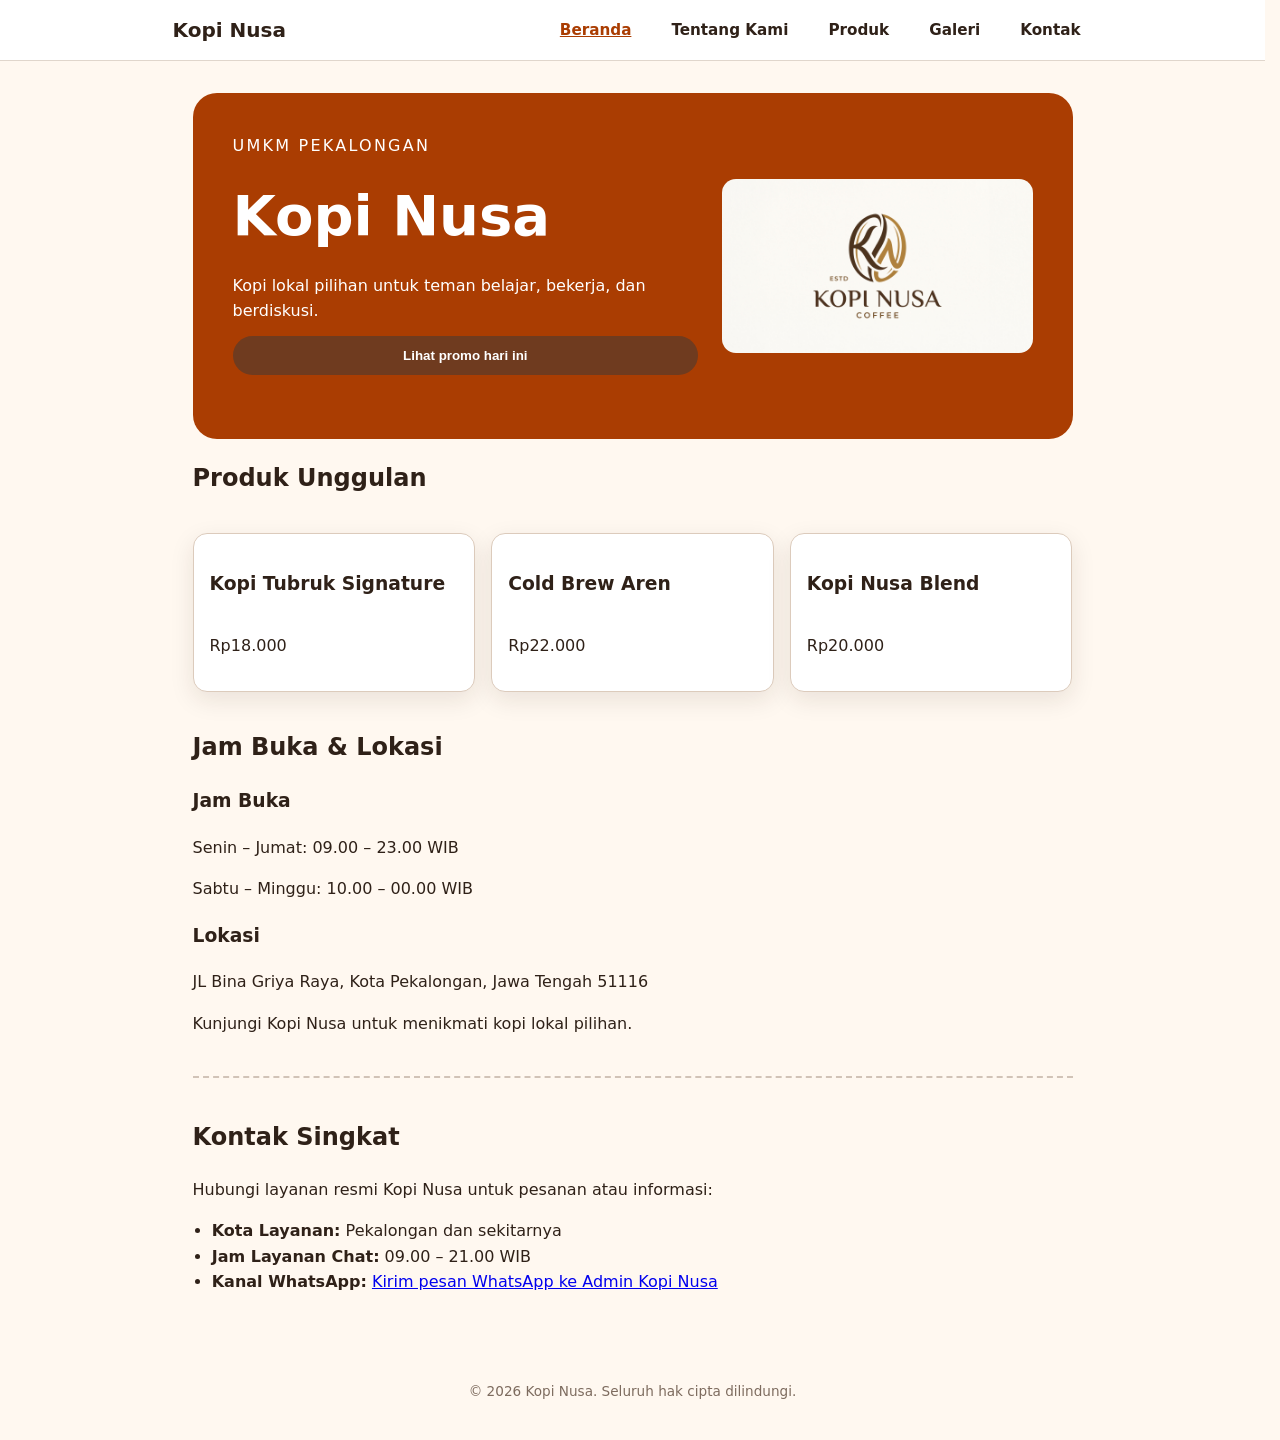
==== commit fbcb6ab5: "P-08 feat: tambahkan hamburger menu mobile view dan update header navbar" ====
--- a/index.html
+++ b/index.html
@@ -11,7 +11,16 @@
         <header class="site-header">
             <div class="nav-container">
                 <span class="logo">Kopi Nusa</span>
-                <nav aria-label="Navigasi Utama">
+                
+                <!-- Toggle Checkbox & Tombol Menu -->
+                <input type="checkbox" id="nav-toggle" class="nav-toggle" aria-label="Buka navigasi menu" />
+                <label for="nav-toggle" class="nav-toggle-label" aria-label="Buka menu navigasi">
+                    <span class="hamburger-icon" aria-hidden="true">☰</span>
+                    <span>Menu</span>
+                </label>
+
+                <!-- Dropdown Card Navigasi -->
+                <nav aria-label="Navigasi Utama" class="nav-menu">
                     <ul class="nav-links">
                         <li><a href="index.html" class="nav-link active" aria-current="page">Beranda</a></li>
                         <li><a href="tentang.html" class="nav-link">Tentang Kami</a></li>
--- a/css/style.css
+++ b/css/style.css
@@ -44,23 +44,73 @@
 .site-header {
   background-color: #ffffff;
   border-bottom: 1px solid #e0d6cc;
-  padding: 14px 20px;
+  padding: 12px 20px;
+  position: relative;
+  z-index: 1000;
 }
 
 .nav-container {
   max-width: 920px;
   margin: 0 auto;
   display: flex;
-  flex-direction: column;
-  gap: var(--space-3);
-  align-items: flex-start;
+  align-items: center;
+  justify-content: space-between;
+  position: relative;
 }
 
 .logo {
   font-weight: 700;
+  font-size: 1.25rem;
+  color: #2f2118;
+}
+
+.nav-toggle {
+  position: absolute;
+  opacity: 0;
+  pointer-events: none;
+}
+
+.nav-toggle-label {
+  display: inline-flex;
+  align-items: center;
+  gap: 8px;
+  padding: 6px 16px;
+  background-color: #fff8f0;
+  border: 1.5px solid #2f2118;
+  border-radius: 12px;
+  font-weight: 600;
+  font-size: 0.95rem;
+  color: #2f2118;
+  cursor: pointer;
+  user-select: none;
+  transition: background-color 0.2s ease, border-color 0.2s ease;
+}
+
+.nav-toggle-label:hover {
+  background-color: #fef3c7;
+}
+
+.hamburger-icon {
   font-size: 1.1rem;
-  color: #aa3d02;
-  margin-bottom: 0;
+  line-height: 1;
+}
+
+.nav-menu {
+  display: none;
+  position: absolute;
+  top: calc(100% + 10px);
+  right: 0;
+  width: 210px;
+  background-color: #ffffff;
+  border: 1px solid #e0d6cc;
+  border-radius: 16px;
+  padding: 10px;
+  box-shadow: 0 10px 25px rgba(0, 0, 0, 0.12);
+  z-index: 100;
+}
+
+.nav-toggle:checked ~ .nav-menu {
+  display: block;
 }
 
 .nav-links {
@@ -69,22 +119,33 @@
   padding: 0;
   display: flex;
   flex-direction: column;
-  gap: var(--space-2);
+  gap: 4px;
 }
 
 .nav-link {
+  display: block;
+  padding: 10px 14px;
   text-decoration: none;
   color: #2f2118;
   font-weight: 600;
+  font-size: 0.95rem;
+  border-radius: 10px;
+  transition: background-color 0.2s ease;
+}
+
+.nav-link:hover {
+  background-color: #fff8f0;
 }
 
 .nav-link.active {
-  color: #aa3d02;
-  text-decoration: underline;
+  background-color: #fef08a;
+  color: #2f2118;
+  font-weight: 700;
 }
 
 a:focus-visible,
 button:focus-visible,
+.nav-toggle-label:focus-within,
 .table-scroll:focus-visible {
   outline: 3px solid #aa3d02;
   outline-offset: 3px;
@@ -134,6 +195,7 @@
   object-fit: cover;
 }
 
+
 .product-grid,
 .products-grid,
 .gallery-grid {
@@ -145,9 +207,8 @@
 
 .product-card,
 .media-card,
-table,
-form {
-    max-width: 500px;
+table {
+  max-width: 100%;
   margin-block: var(--space-3);
   padding: var(--space-3);
   background: var(--color-surface);
@@ -157,11 +218,10 @@
 }
 
 .media-card img {
-    max-width: 500px;
-    width: 100%;                          
-    height: auto;                         
-    border-radius: var(--radius-md, 8px); 
-    object-fit: cover;
+  width: 100%;                          
+  height: auto;                         
+  border-radius: var(--radius-md, 8px); 
+  object-fit: cover;
 }
 
 .product-card {
@@ -194,7 +254,7 @@
 }
 
 .table-scroll table {
-  min-width: 40rem;
+  min-width: 32rem;
 }
 
 table {
@@ -230,6 +290,7 @@
   background: #ffd166;
   border: 0;
   border-radius: 999px;
+  transition: background 0.2s ease;
 }
 
 .hero button {
@@ -239,7 +300,7 @@
 
 .button:hover,
 button:hover {
-  background: #fef3c7;
+  background: #fef8c7;
 }
 
 img {
@@ -256,6 +317,120 @@
   margin-top: 8px;
   color: var(--color-muted);
   font-size: 0.9rem;
+}
+
+form {
+  max-width: 600px;
+  margin-block: var(--space-4);
+  padding: var(--space-4);
+  background: var(--color-surface);
+  border: 1px solid var(--color-border);
+  border-radius: var(--radius-md);
+  box-shadow: var(--shadow-card);
+}
+
+.field {
+  display: flex;
+  flex-direction: column;
+  gap: var(--space-1);
+  margin-bottom: var(--space-3);
+}
+
+.field label {
+  font-weight: 600;
+  color: var(--color-text);
+  font-size: 0.95rem;
+}
+
+.field input[type="text"],
+.field input[type="email"],
+.field input[type="tel"],
+.field select,
+.field textarea {
+  width: 100%;
+  padding: 10px 12px;
+  font-family: inherit;
+  font-size: 0.95rem;
+  color: var(--color-text);
+  background-color: var(--color-surface);
+  border: 1px solid var(--color-border);
+  border-radius: var(--radius-sm);
+  transition: border-color 0.2s ease, box-shadow 0.2s ease;
+}
+
+.field input:focus,
+.field select:focus,
+.field textarea:focus {
+  outline: none;
+  border-color: var(--color-focus);
+  box-shadow: 0 0 0 3px rgba(170, 61, 2, 0.2);
+}
+
+fieldset {
+  border: 1px solid var(--color-border);
+  border-radius: var(--radius-sm);
+  padding: var(--space-3);
+  margin-bottom: var(--space-3);
+  background-color: var(--color-surface-soft);
+}
+
+legend {
+  font-weight: 700;
+  color: var(--color-primary-strong);
+  padding: 0 var(--space-1);
+  font-size: 0.95rem;
+}
+
+fieldset label {
+  display: flex;
+  align-items: center;
+  gap: var(--space-2);
+  margin-top: var(--space-1);
+  font-size: 0.95rem;
+  cursor: pointer;
+}
+
+fieldset input[type="radio"] {
+  accent-color: var(--color-focus);
+  width: 1rem;
+  height: 1rem;
+  cursor: pointer;
+}
+
+form button[type="submit"] {
+  width: 100%;
+  padding: 12px;
+  background-color: var(--color-primary);
+  color: #ffffff;
+  font-weight: 700;
+  border: none;
+  border-radius: var(--radius-sm);
+  cursor: pointer;
+  transition: background-color 0.2s ease;
+  margin-top: var(--space-2);
+}
+
+form button[type="submit"]:hover {
+  background-color: var(--color-primary-strong);
+}
+
+section[aria-labelledby="preview-title"] {
+  max-width: 600px;
+  margin-top: var(--space-4);
+}
+
+#preview-form {
+  background-color: var(--color-surface);
+  border: 1px solid var(--color-border);
+  border-left: 4px solid var(--color-primary);
+  border-radius: var(--radius-sm);
+  padding: var(--space-3);
+  font-family: ui-monospace, SFMono-Regular, Menlo, Monaco, Consolas, monospace;
+  font-size: 0.9rem;
+  color: var(--color-text);
+  white-space: pre-wrap;
+  word-break: break-word;
+  box-shadow: var(--shadow-card);
 }
 
 .contact-section {
@@ -277,8 +452,35 @@
 }
 
 @media (min-width: 42rem) {
+  .nav-toggle-label {
+    display: none;
+  }
+
+  .nav-menu {
+    display: block !important;
+    position: static;
+    width: auto;
+    background-color: transparent;
+    border: none;
+    border-radius: 0;
+    padding: 0;
+    box-shadow: none;
+  }
+
   .nav-links {
     flex-direction: row;
+    gap: 16px;
+  }
+
+  .nav-link {
+    padding: 6px 12px;
+    border-radius: 6px;
+  }
+
+  .nav-link.active {
+    background-color: transparent;
+    color: #aa3d02;
+    text-decoration: underline;
   }
 
   .gallery-grid {
@@ -299,12 +501,6 @@
 }
 
 @media (min-width: 60rem) {
-  .nav-container {
-    flex-direction: row;
-    align-items: center;
-    justify-content: space-between;
-  }
-
   .product-grid,
   .products-grid {
     grid-template-columns: repeat(3, minmax(0, 1fr));
